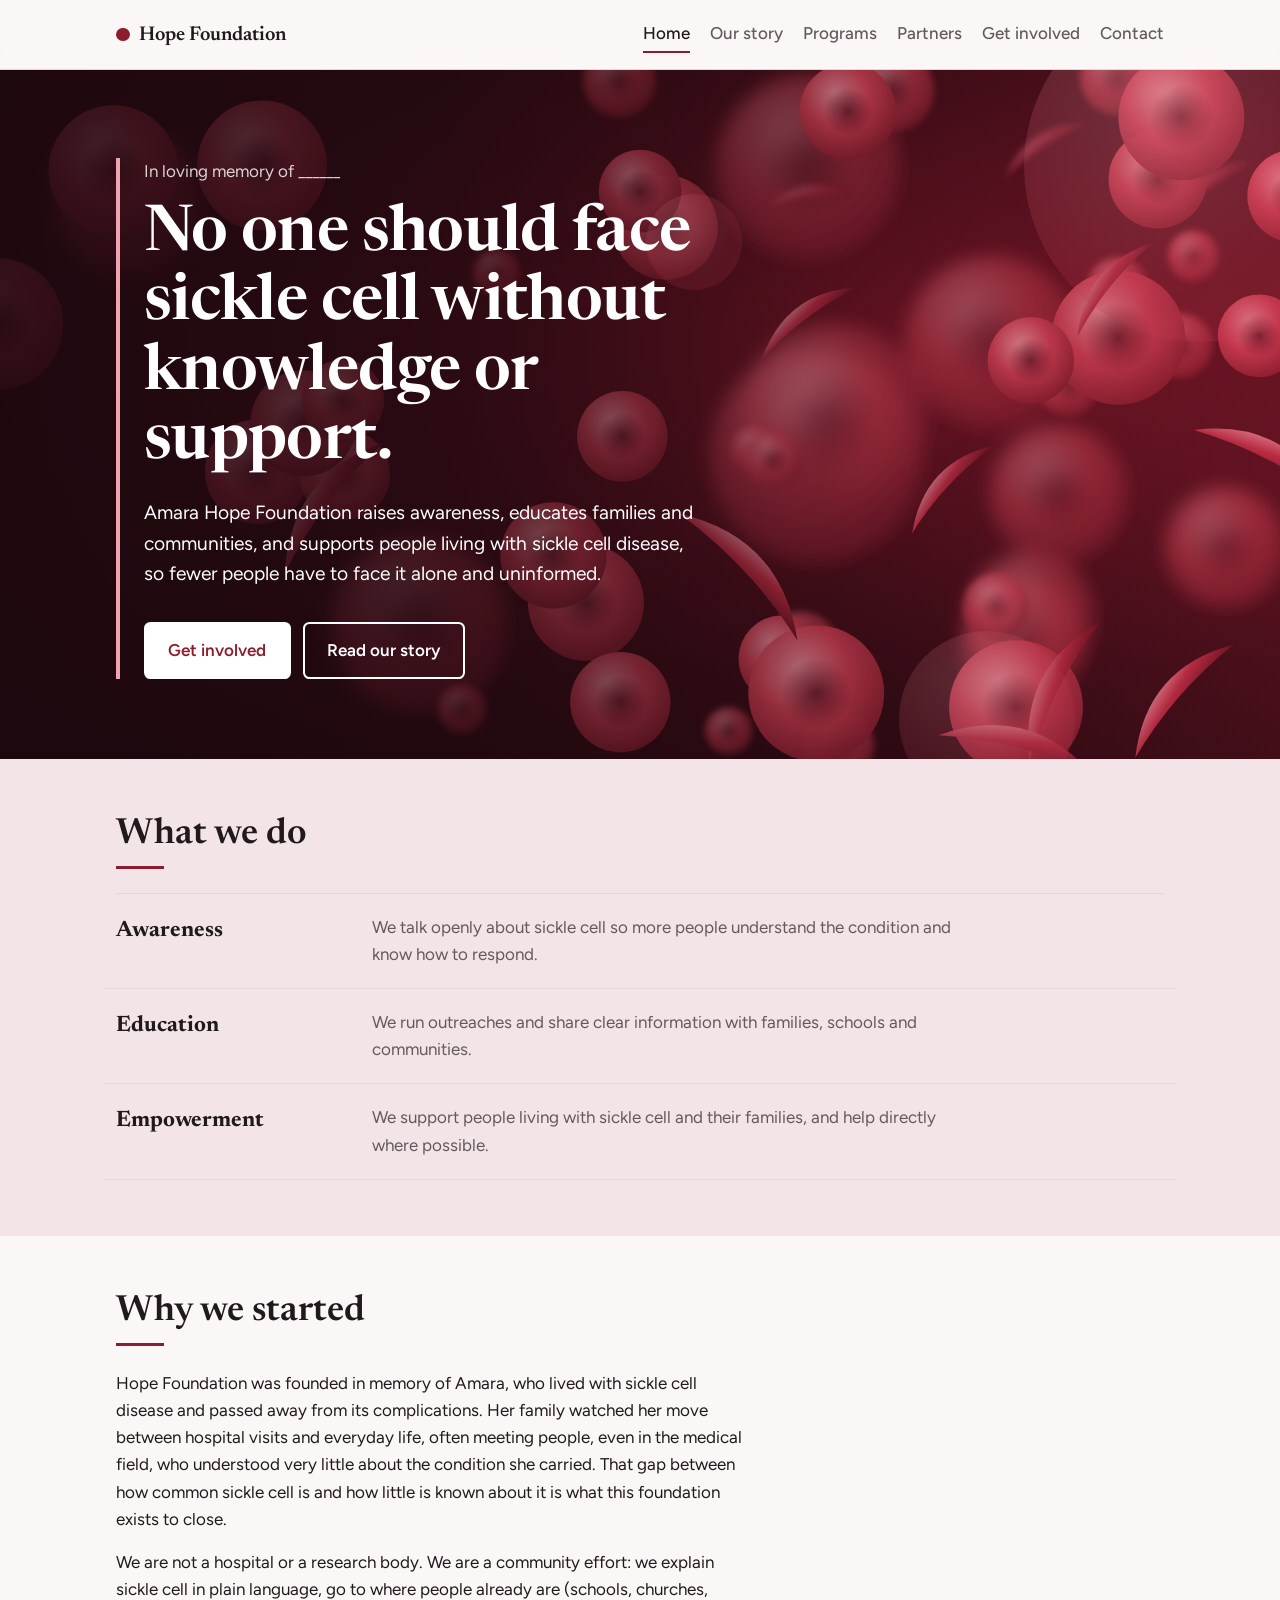
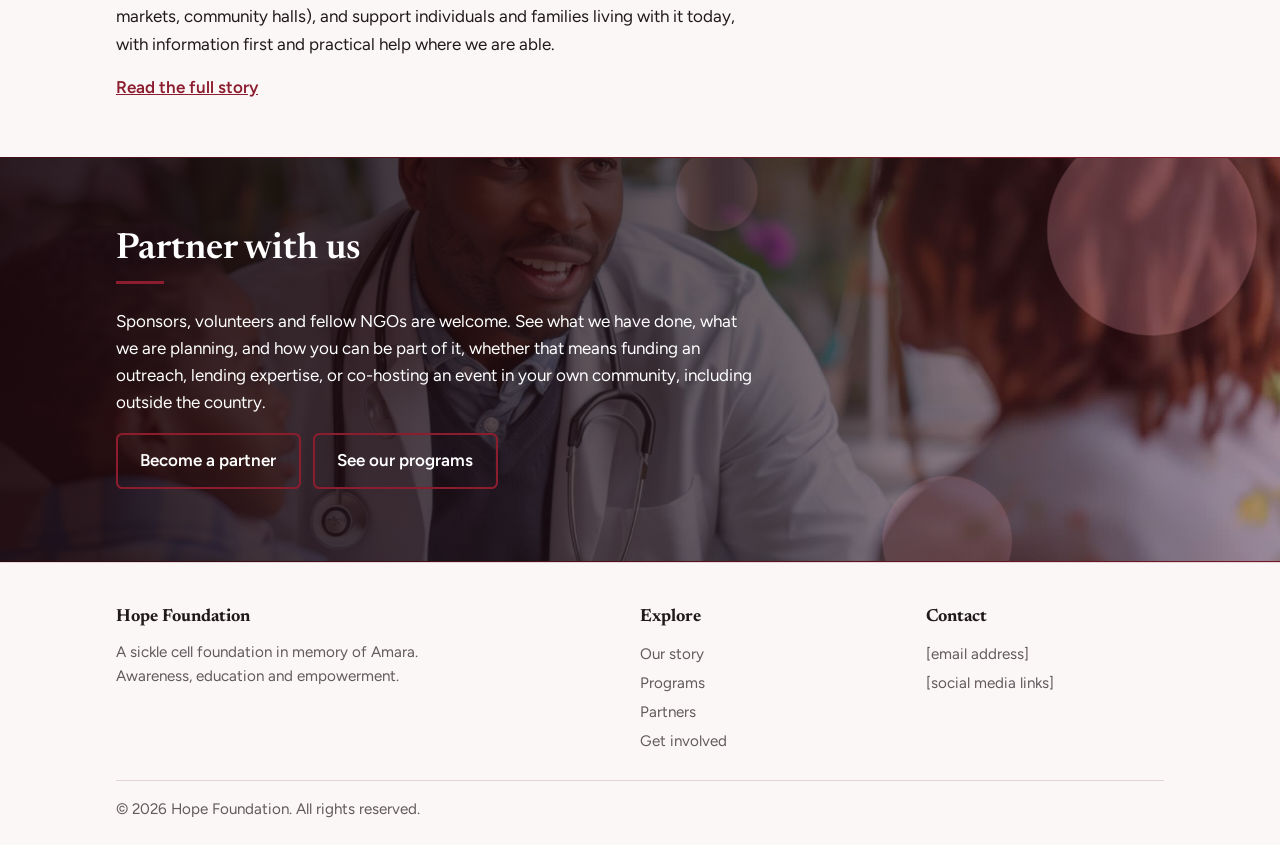
==== index.html @ c773cfa0 "Add files via upload" ====
<!DOCTYPE html>
<html lang="en">

<head>
  <meta charset="utf-8">
  <meta name="viewport" content="width=device-width, initial-scale=1, viewport-fit=cover">
  <title>Hope Foundation | Sickle cell awareness, education and support</title>
  <link rel="preconnect" href="https://fonts.googleapis.com">
  <link
    href="https://fonts.googleapis.com/css2?family=Newsreader:opsz,wght@6..72,500;6..72,600&family=Figtree:wght@400;500;600&display=swap"
    rel="stylesheet">
  <link rel="stylesheet" href="style.css">
</head>

<body data-page="home">
  <header>
    <div class="bar" aria-hidden="true"></div>
    <div class="wrap">
      <a class="brand" href="index.html">Hope Foundation</a>
      <button class="menu" type="button" aria-expanded="false" aria-controls="nav">Menu</button>
      <nav id="nav" aria-label="Main">
        <a href="index.html" data-link="home">Home</a>
        <a href="story.html" data-link="story">Our story</a>
        <a href="programs.html" data-link="programs">Programs</a>
        <a href="partners.html" data-link="partners">Partners</a>
        <a href="get-involved.html" data-link="get-involved">Get involved</a>
        <a href="contact.html" data-link="contact">Contact</a>
      </nav>
    </div>
  </header>

  <main class="pg">
    <div class="hero">
      <div class="orb" aria-hidden="true"><i></i><i></i><i></i></div>
      <div class="wrap">
        <p class="in">In loving memory of ______</p>
        <h1>No one should face sickle cell without knowledge or support.</h1>
        <p class="lead">Amara Hope Foundation raises awareness, educates families and communities, and supports people
          living with sickle cell disease, so fewer people have to face it alone and uninformed.</p>
        <div class="btns"><a class="btn p" href="get-involved.html">Get involved</a><a class="btn s"
            href="story.html">Read our story</a></div>
      </div>
    </div>
   <!-- <section class="surf tight">
      <div class="wrap">
        <ul class="stats">
          <li><b>[00]</b><span>outreaches held</span></li>
          <li><b>[00]</b><span>people reached</span></li>
          <li><b>[00]</b><span>partner organisations</span></li>
          <li><b>[00]</b><span>families supported</span></li>
        </ul>
      </div>
    </section> --->
    <section class="alt">
      <div class="wrap">
        <h2>What we do</h2>
        <div class="rows">
          <div class="row">
            <h3>Awareness</h3>
            <p>We talk openly about sickle cell so more people understand the condition and know how to respond.</p>
          </div>
          <div class="row">
            <h3>Education</h3>
            <p>We run outreaches and share clear information with families, schools and communities.</p>
          </div>
          <div class="row">
            <h3>Empowerment</h3>
            <p>We support people living with sickle cell and their families, and help directly where possible.</p>
          </div>
        </div>
      </div>
    </section>
    <section class="txt">
      <div class="wrap">
        <h2>Why we started</h2>
        <p>Hope Foundation was founded in memory of Amara, who lived with sickle cell disease and passed away from
          its complications. Her family watched her move between hospital visits and everyday life, often meeting
          people, even in the medical field, who understood very little about the condition she carried. That gap
          between how common sickle cell is and how little is known about it is what this foundation exists to close.
        </p>
        <p>We are not a hospital or a research body. We are a community effort: we explain sickle cell in plain
          language, go to where people already are (schools, churches, markets, community halls), and support
          individuals and families living with it today, with information first and practical help where we are able.
        </p>
        <a class="more" href="story.html">Read the full story</a>
      </div>
    </section>
    <section class="surf txt cta">
      <div class="wrap">
        <h2>Partner with us</h2>
        <p>Sponsors, volunteers and fellow NGOs are welcome. See what we have done, what we are planning, and how you
          can be part of it, whether that means funding an outreach, lending expertise, or co-hosting an event in your
          own community, including outside the country.</p>
        <div class="btns"><a class="btn p1" href="partners.html">Become a partner</a><a class="btn s1"
            href="programs.html">See our programs</a></div>
      </div>
    </section>
  </main>

  <footer>
    <div class="wrap">
      <div class="fg">
        <div>
          <h4>Hope Foundation</h4>
          <p style="margin:0;max-width:22rem">A sickle cell foundation in memory of Amara. Awareness, education and
            empowerment.</p>
        </div>
        <div>
          <h4>Explore</h4><a href="story.html">Our story</a><a href="programs.html">Programs</a><a
            href="partners.html">Partners</a><a href="get-involved.html">Get involved</a>
        </div>
        <div>
          <h4>Contact</h4><a href="mailto:[email address]">[email address]</a><a href="contact.html">[social media
            links]</a>
        </div>
      </div>
      <div class="fb">© 2026 Hope Foundation. All rights reserved.</div>
    </div>
  </footer>

  <script src="script.js"></script>
</body>

</html>
---- style.css ----
:root {
  --img-hero: url(assets/hero-sickle.svg);
  /* Home banner. Use url(assets/hero.jpg) for the doctor photo */
  --img-story: url(assets/bg-story.jpg);
  /* Our story page header               */
  --img-programs: url(assets/bg-programs.jpg);
  /* Programs page header                */
  --img-partners: url(assets/bg-partners.jpg);
  /* Partners page header                */
  --img-get-involved: url(assets/bg-get-involved.jpg);
  /* Get involved page header           */
  --img-contact: url(assets/bg-contact.jpg);
  /* Contact page header                 */
  --img-cta: url(assets/hero.jpg);
  /* Home "Partner with us" section      */
}

/* ========================================================================== */

:root {
  --bg: #FBF7F7;
  --surface: #FFFFFF;
  --ink: #211A1C;
  --muted: #625A5D;
  --accent: #8C1D2F;
  --accent-ink: #FFFFFF;
  --tint: #F3E4E7;
  --line: #E3D5D8;
  --serif: "Newsreader", Georgia, "Times New Roman", serif;
  --sans: "Figtree", system-ui, -apple-system, "Segoe UI", Roboto, sans-serif;
  box-sizing: border-box;
  padding-top: env(safe-area-inset-top, 0px);
  padding-bottom: env(safe-area-inset-bottom, 0px);
}

@media (prefers-color-scheme:dark) {
  :root:not([data-theme="light"]) {
    --bg: #171214;
    --surface: #1F181B;
    --ink: #F4ECEE;
    --muted: #B9ADB1;
    --accent: #E5798B;
    --accent-ink: #1A0E11;
    --tint: #2A1D21;
    --line: #3A2B30;
    color-scheme: dark
  }
}

:root[data-theme="dark"] {
  --bg: #171214;
  --surface: #1F181B;
  --ink: #F4ECEE;
  --muted: #B9ADB1;
  --accent: #E5798B;
  --accent-ink: #1A0E11;
  --tint: #2A1D21;
  --line: #3A2B30;
  color-scheme: dark
}

html {
  scroll-padding-top: env(safe-area-inset-top, 0px)
}

* {
  box-sizing: border-box
}

[hidden] {
  display: none !important
}

body {
  margin: 0;
  background: var(--bg);
  color: var(--ink);
  font-family: var(--sans);
  font-size: 1.0625rem;
  line-height: 1.6
}

a {
  color: inherit
}

:focus-visible {
  outline: 3px solid var(--accent);
  outline-offset: 3px
}

.wrap {
  max-width: 68rem;
  margin: 0 auto;
  padding: 0 1.25rem
}

header {
  border-bottom: 1px solid var(--line)
}

header .wrap {
  display: flex;
  flex-wrap: wrap;
  align-items: center;
  justify-content: space-between;
  gap: .75rem 1.5rem;
  padding-top: 1rem;
  padding-bottom: 1rem
}

.brand {
  font-family: var(--serif);
  font-weight: 600;
  font-size: 1.25rem;
  text-decoration: none
}

nav {
  display: flex;
  flex-wrap: wrap;
  gap: .25rem 1.25rem
}

nav a {
  text-decoration: none;
  color: var(--muted);
  font-weight: 500;
  padding: .25rem 0;
  border-bottom: 2px solid transparent
}

nav a:hover {
  color: var(--ink)
}

nav a[aria-current] {
  color: var(--ink);
  border-bottom-color: var(--accent)
}

.hero {
  padding: 4rem 0 3.5rem
}

.hero .wrap {
  border-left: 4px solid var(--accent);
  padding-left: 1.5rem;
  margin-left: max(1.25rem, calc((100% - 68rem)/2 + 1.25rem));
  max-width: 46rem
}

.hero p.in {
  margin: 0 0 1rem;
  color: var(--muted)
}

h1 {
  font-family: var(--serif);
  font-weight: 600;
  font-size: clamp(2.25rem, 7vw, 4rem);
  line-height: 1.08;
  margin: 0 0 1.25rem;
  letter-spacing: -.01em
}

.ph1 {
  padding: 3.5rem 0 1rem
}

.ph1 h1 {
  font-size: clamp(2rem, 6vw, 3.25rem);
  max-width: 40rem
}

.lead {
  font-size: 1.2rem;
  max-width: 36rem;
  margin: 0 0 2rem
}

.btns {
  display: flex;
  flex-wrap: wrap;
  gap: .75rem
}

.btn {
  display: inline-block;
  padding: .8rem 1.4rem;
  border-radius: .4rem;
  font-weight: 600;
  text-decoration: none;
  border: 2px solid var(--accent)
}

.btn.p {
  background: var(--accent);
  color: var(--accent-ink)
}

.btn.s {
  color: var(--ink)
}

.btn:hover {
  opacity: .88
}

section {
  padding: 3.5rem 0
}

h2 {
  font-family: var(--serif);
  font-weight: 600;
  font-size: clamp(1.6rem, 4.5vw, 2.25rem);
  line-height: 1.15;
  margin: 0 0 1.5rem
}

.alt {
  background: var(--tint)
}

.surf {
  background: var(--surface);
  border-top: 1px solid var(--line);
  border-bottom: 1px solid var(--line)
}

.rows {
  border-top: 1px solid var(--line)
}

.row {
  display: grid;
  grid-template-columns: 1fr;
  gap: .25rem 2rem;
  padding: 1.25rem 0;
  border-bottom: 1px solid var(--line)
}

.row h3 {
  font-family: var(--serif);
  font-size: 1.4rem;
  margin: 0
}

.row p {
  margin: 0;
  color: var(--muted);
  max-width: 38rem
}

.row a {
  font-weight: 600;
  color: var(--accent)
}

@media(min-width:44rem) {
  .row {
    grid-template-columns: 14rem 1fr
  }
}

.txt p {
  max-width: 40rem;
  margin: 0 0 1rem
}

.more {
  font-weight: 600;
  color: var(--accent)
}

.quote {
  font-family: var(--serif);
  font-size: clamp(1.4rem, 4vw, 2rem);
  line-height: 1.3;
  max-width: 36rem;
  margin: 0;
  padding-left: 1.25rem;
  border-left: 4px solid var(--accent)
}

.gal {
  display: grid;
  grid-template-columns: repeat(auto-fill, minmax(14rem, 1fr));
  gap: 1rem
}

.ph {
  aspect-ratio: 4/3;
  background: var(--tint);
  border: 1px dashed var(--line);
  display: flex;
  align-items: center;
  justify-content: center;
  color: var(--muted);
  font-size: .95rem;
  text-align: center;
  padding: .5rem
}

.surf .ph,
.alt .ph {
  background: var(--bg)
}

.logos {
  display: grid;
  grid-template-columns: repeat(auto-fill, minmax(10rem, 1fr));
  gap: 1rem
}

.logos .ph {
  aspect-ratio: 3/2
}

.cap {
  margin: .4rem 0 0;
  color: var(--muted);
  font-size: .95rem
}

.list {
  margin: 0 0 1.5rem;
  padding-left: 1.25rem;
  max-width: 38rem
}

.list li {
  margin-bottom: .4rem
}

.det {
  display: grid;
  gap: 1rem 2rem;
  max-width: 40rem
}

.det dt {
  font-weight: 600
}

.det dd {
  margin: 0;
  color: var(--muted)
}

@media(min-width:44rem) {
  .det {
    grid-template-columns: 10rem 1fr
  }
}

footer {
  padding: 2rem 0;
  color: var(--muted);
  font-size: .95rem
}

footer .wrap {
  display: flex;
  flex-wrap: wrap;
  justify-content: space-between;
  gap: .5rem 2rem
}

header {
  position: sticky;
  top: env(safe-area-inset-top, 0px);
  z-index: 20;
  background: color-mix(in srgb, var(--bg) 90%, transparent);
  -webkit-backdrop-filter: blur(10px);
  backdrop-filter: blur(10px)
}

body::before {
  content: "";
  position: fixed;
  inset: 0 0 auto;
  height: env(safe-area-inset-top, 0px);
  z-index: 30;
  background: var(--bg)
}

.brand {
  display: inline-flex;
  align-items: center;
  gap: .6rem
}

.brand::before {
  content: "";
  width: .85rem;
  height: .85rem;
  border-radius: 50%;
  background: var(--accent)
}

nav a {
  transition: color .2s, border-color .2s
}

.menu {
  display: none;
  font: inherit;
  font-weight: 600;
  background: none;
  color: var(--ink);
  border: 2px solid var(--line);
  border-radius: .4rem;
  padding: .4rem .9rem;
  cursor: pointer
}

@media(max-width:43.99rem) {
  .menu {
    display: block
  }

  nav {
    display: none;
    width: 100%;
    flex-direction: column;
    gap: 0;
    padding-bottom: .5rem
  }

  nav.open {
    display: flex
  }

  nav a {
    padding: .7rem 0;
    border-bottom: 1px solid var(--line)
  }
}

.hero {
  position: relative;
  overflow: hidden
}

.hero .wrap {
  position: relative
}

.orb {
  position: absolute;
  inset: 0;
  pointer-events: none
}

.orb i {
  position: absolute;
  border-radius: 50%;
  background: radial-gradient(circle at 35% 30%, color-mix(in srgb, var(--accent) 55%, #fff), var(--accent) 60%);
  opacity: .14;
  animation: drift 14s ease-in-out infinite alternate
}

.orb i:nth-child(1) {
  width: 22rem;
  height: 22rem;
  right: -6rem;
  top: -5rem
}

.orb i:nth-child(2) {
  width: 11rem;
  height: 11rem;
  right: 16%;
  bottom: -3rem;
  animation-delay: -5s;
  opacity: .1
}

.orb i:nth-child(3) {
  width: 6rem;
  height: 6rem;
  right: 42%;
  top: 18%;
  animation-delay: -9s;
  opacity: .08
}

@keyframes drift {
  to {
    transform: translate(-1.2rem, 1.5rem) scale(1.06)
  }
}

@keyframes up {
  from {
    opacity: 0;
    transform: translateY(14px)
  }

  to {
    opacity: 1;
    transform: none
  }
}

@keyframes fade {
  from {
    opacity: 0
  }

  to {
    opacity: 1
  }
}

.hero .in,
.hero h1,
.hero .lead,
.hero .btns {
  animation: up .7s cubic-bezier(.2, .7, .2, 1) both
}

.hero h1 {
  animation-delay: .12s
}

.hero .lead {
  animation-delay: .26s
}

.hero .btns {
  animation-delay: .4s
}

.pg {
  animation: fade .45s ease both
}

.rv {
  opacity: 0;
  transform: translateY(16px);
  transition: opacity .6s ease, transform .6s ease
}

.rv.vis {
  opacity: 1;
  transform: none
}

.btn {
  transition: transform .2s, box-shadow .2s, opacity .2s
}

.btn:hover {
  transform: translateY(-2px);
  box-shadow: 0 6px 16px rgba(140, 29, 47, .25);
  opacity: 1
}

.row h3 {
  transition: color .2s
}

.row:hover h3 {
  color: var(--accent)
}

.tight {
  padding: 2.25rem 0
}

.stats {
  list-style: none;
  margin: 0;
  padding: 0;
  display: grid;
  grid-template-columns: repeat(auto-fit, minmax(10rem, 1fr));
  gap: 1.5rem
}

.stats b {
  display: block;
  font-family: var(--serif);
  font-size: 2.5rem;
  line-height: 1;
  color: var(--accent)
}

.stats span {
  color: var(--muted)
}

footer {
  border-top: 1px solid var(--line);
  padding: 2.5rem 0 1.5rem
}

footer .wrap {
  display: block
}

.fg {
  display: grid;
  gap: 1.5rem 3rem;
  grid-template-columns: 1fr
}

@media(min-width:44rem) {
  .fg {
    grid-template-columns: 2fr 1fr 1fr
  }
}

.fg h4 {
  margin: 0 0 .5rem;
  font-family: var(--serif);
  font-size: 1.1rem;
  color: var(--ink)
}

.fg a {
  display: block;
  text-decoration: none;
  padding: .15rem 0
}

.fg a:hover {
  color: var(--accent)
}

.fb {
  margin-top: 1.5rem;
  padding-top: 1rem;
  border-top: 1px solid var(--line)
}

/* Signature hover: a red "cell" grows out from wherever the cursor enters */
.hv {
  position: relative;
  overflow: hidden;
  isolation: isolate
}

.hv::before {
  content: "";
  position: absolute;
  z-index: -1;
  left: var(--x, 50%);
  top: var(--y, 50%);
  width: 1px;
  height: 1px;
  border-radius: 50%;
  background: var(--accent);
  opacity: .1;
  transform: translate(-50%, -50%) scale(0);
  transition: transform .7s cubic-bezier(.2, .7, .2, 1)
}

.hv:hover::before {
  transform: translate(-50%, -50%) scale(2600)
}

.btn.hv::before {
  opacity: 1
}

.btn.p.hv::before {
  background: var(--ink)
}

.btn {
  transition: transform .2s, box-shadow .2s, color .3s
}

.btn.p:hover {
  color: var(--bg)
}

.btn.s:hover {
  color: var(--accent-ink)
}

.row {
  padding-left: .75rem;
  padding-right: .75rem;
  margin: 0 -.75rem
}

.row h3 {
  transition: color .2s, transform .35s cubic-bezier(.2, .7, .2, 1)
}

.row:hover h3 {
  transform: translateX(.4rem)
}

/* Scroll progress bar, headline underline draw, hero parallax */
.bar {
  position: absolute;
  left: 0;
  right: 0;
  bottom: -1px;
  height: 3px;
  background: var(--accent);
  transform: scaleX(0);
  transform-origin: left;
  pointer-events: none
}

section h2::after {
  content: "";
  display: block;
  width: 3rem;
  height: 3px;
  background: var(--accent);
  margin-top: .6rem;
  transform-origin: left;
  transition: transform .7s .2s ease
}

section h2.rv:not(.vis)::after {
  transform: scaleX(0)
}

.orb {
  transform: translate(var(--px, 0px), var(--py, 0px));
  transition: transform .5s ease-out
}

@media(prefers-reduced-motion:reduce) {
  .hv::before {
    display: none
  }

  .bar {
    display: none
  }
}

@media(prefers-reduced-motion:reduce) {
  * {
    animation: none !important;
    transition: none !important
  }

  .rv {
    opacity: 1 !important;
    transform: none !important
  }
}

.ph img {
  position: absolute;
  inset: 0;
  width: 100%;
  height: 100%;
  object-fit: cover
}

.logos .ph img {
  object-fit: contain;
  padding: .75rem;
  background: var(--surface)
}

/* Hero photo blended with the red circle texture */
.hero {
  padding: 5.5rem 0 5rem;
  color: #fff
}

.hero::before,
.hero::after {
  content: "";
  position: absolute;
  inset: 0;
  pointer-events: none
}

.hero::before {
  background: var(--img-hero) 55% 28%/cover no-repeat
}

.hero::after {
  background: linear-gradient(90deg, rgba(28, 8, 14, .88) 0%, rgba(28, 8, 14, .7) 35%, rgba(28, 8, 14, .25) 70%, rgba(140, 29, 47, .2) 100%)
}

.hero .orb {
  z-index: 1
}

.hero .orb i {
  mix-blend-mode: screen;
  background: radial-gradient(circle at 35% 30%, #F4A3B1, #C0394F 60%)
}

.hero .orb i:nth-child(1) {
  opacity: .22
}

.hero .orb i:nth-child(2) {
  opacity: .18
}

.hero .orb i:nth-child(3) {
  opacity: .16
}

.hero .wrap {
  z-index: 2;
  border-left-color: #F2A3B0
}

.hero h1,
.hero .lead {
  color: #fff
}

.hero p.in {
  color: rgba(255, 255, 255, .82)
}

.hero .btn.p {
  background: #fff;
  color: #8C1D2F;
  border-color: #fff
}

.hero .btn.s {
  color: #fff;
  border-color: #fff
}

.hero .btn.hv::before {
  background: #8C1D2F;
  opacity: 1
}

.hero .btn:hover {
  color: #fff;
  border-color: #8C1D2F
}

@media(min-width:60rem) {
  .hero .wrap {
    max-width: 38rem
  }
}

@media(max-width:59.99rem) {
  .hero::after {
    background: linear-gradient(180deg, rgba(28, 8, 14, .8), rgba(28, 8, 14, .55))
  }
}

/* Photo backgrounds for page headers and the Home call-to-action */
.ph1,
.cta {
  position: relative;
  overflow: hidden;
  isolation: isolate;
  color: #fff
}

.ph1::before,
.cta::before {
  content: "";
  position: absolute;
  inset: 0;
  z-index: -2;
  background: var(--own) var(--pos, 50% 30%)/cover no-repeat
}

.ph1::after,
.cta::after {
  content: "";
  position: absolute;
  inset: 0;
  z-index: -1;
  background: radial-gradient(circle at 90% 18%, rgba(244, 163, 177, .24) 0 6.5rem, transparent 6.6rem), radial-gradient(circle at 74% 95%, rgba(244, 163, 177, .16) 0 4rem, transparent 4.1rem), radial-gradient(circle at 56% 8%, rgba(244, 163, 177, .12) 0 2.5rem, transparent 2.6rem), linear-gradient(90deg, rgba(28, 8, 14, .9), rgba(28, 8, 14, .62) 60%, rgba(140, 29, 47, .3))
}

.ph1 {
  padding: 4.5rem 0 4rem
}

.ph1 h1,
.ph1 .lead,
.cta h2,
.cta p {
  color: #fff
}

.ph1 h1,
.ph1 .lead {
  animation: up .7s cubic-bezier(.2, .7, .2, 1) both
}

.ph1 .lead {
  animation-delay: .15s
}

[data-page="story"] .ph1 {
  --pos: 50% 18%
}

[data-page="programs"] .ph1 {
  --pos: 50% 62%
}

[data-page="partners"] .ph1 {
  --pos: 8% 55%
}

[data-page="get-involved"] .ph1 {
  --pos: 92% 30%
}

[data-page="contact"] .ph1 {
  --pos: 50% 38%
}

.cta {
  --pos: 60% 70%;
  padding: 4.5rem 0;
  border-color: transparent
}

.cta .btn.p {
  background: #fff;
  color: #8C1D2F;
  border-color: #fff
}

.cta .btn.s {
  color: #fff;
  border-color: #fff
}

.cta .btn.hv::before {
  background: #8C1D2F;
  opacity: 1
}

.cta .btn:hover {
  color: #fff;
  border-color: #8C1D2F
}

/* Each section reads its picture from the SECTION PHOTOS block at the top of this file. */
[data-page="story"] .ph1 {
  --own: var(--img-story)
}

[data-page="programs"] .ph1 {
  --own: var(--img-programs)
}

[data-page="partners"] .ph1 {
  --own: var(--img-partners)
}

[data-page="get-involved"] .ph1 {
  --own: var(--img-get-involved)
}

[data-page="contact"] .ph1 {
  --own: var(--img-contact)
}

.cta {
  --own: var(--img-cta)
}

/* Section placeholders: plain dark red space until a bg-*.jpg is added. Only the Home hero uses hero.jpg. */
.ph1,
.cta {
  background: linear-gradient(135deg, #2B0B12, #8C1D2F)
}
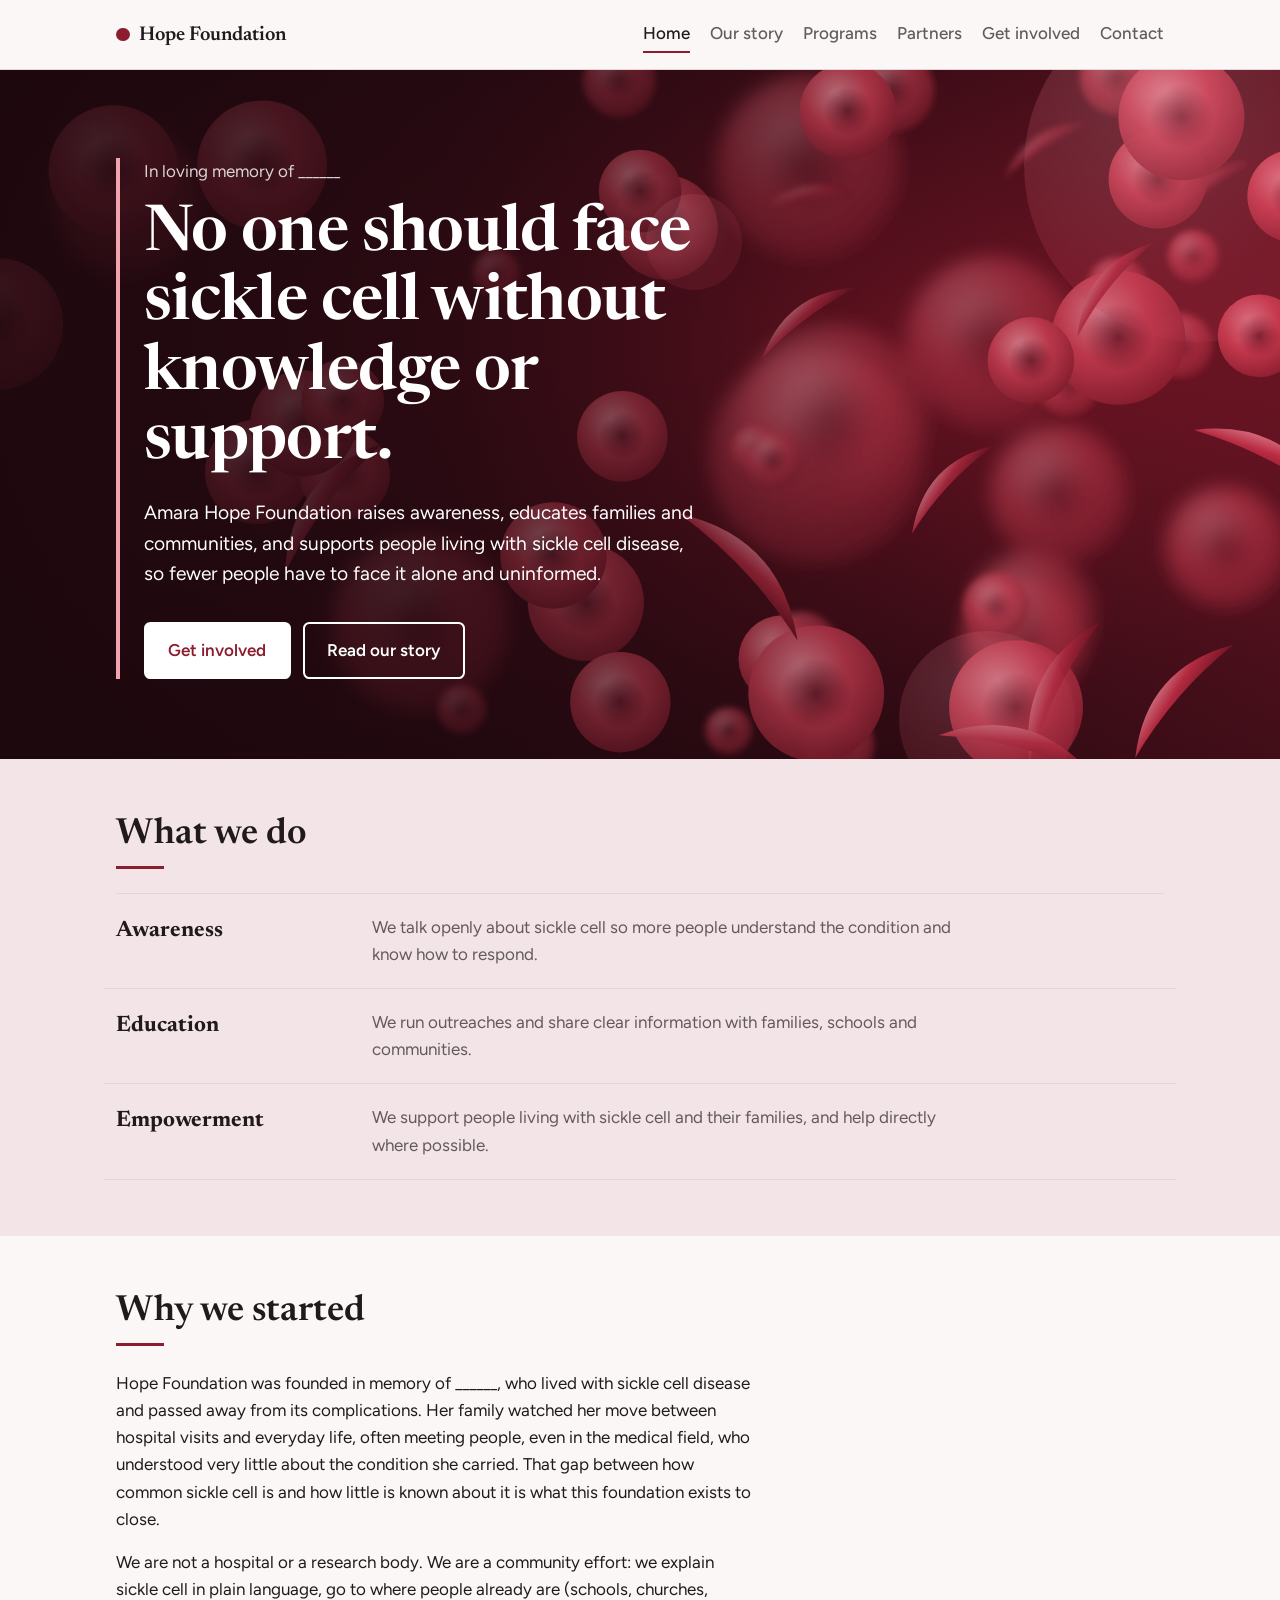
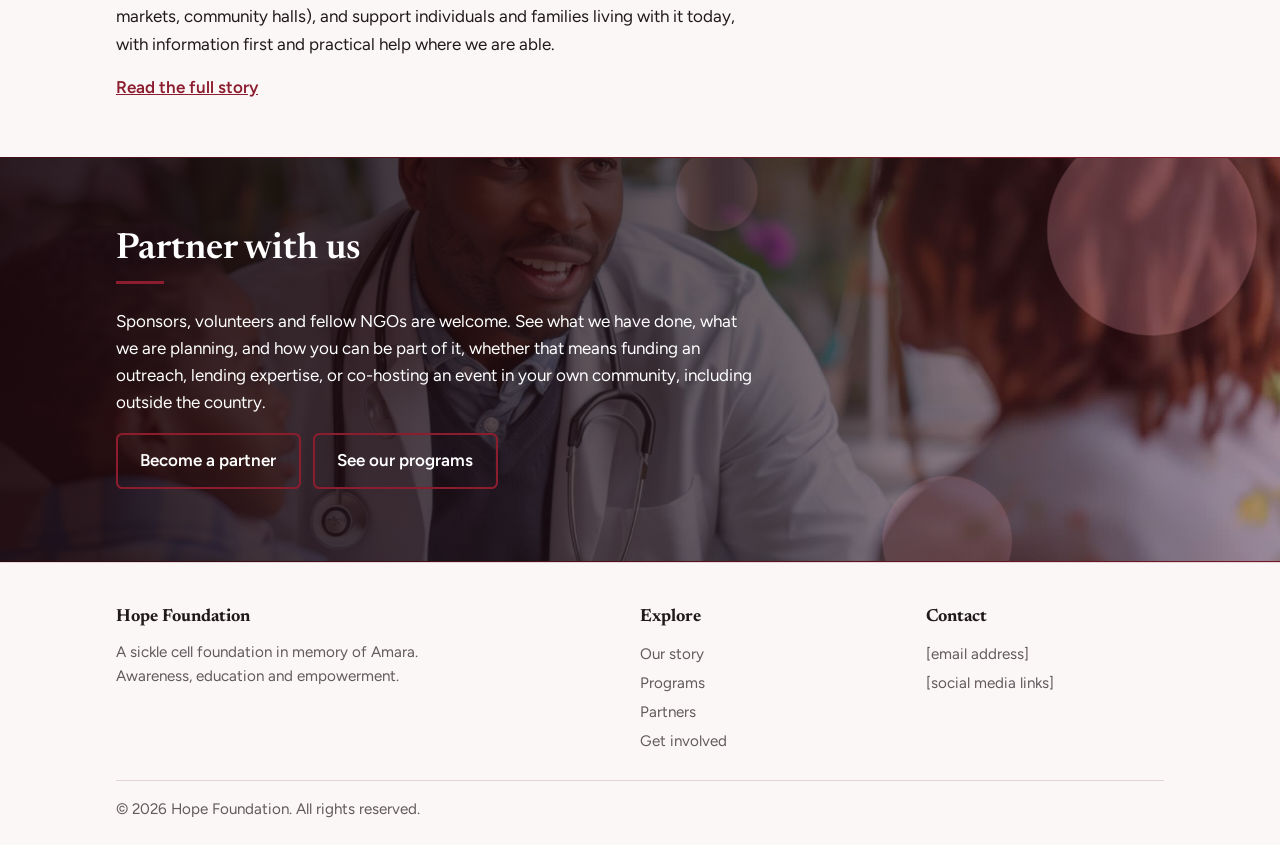
==== commit ee1bfd4c: "Update index.html" ====
--- a/index.html
+++ b/index.html
@@ -73,7 +73,7 @@
     <section class="txt">
       <div class="wrap">
         <h2>Why we started</h2>
-        <p>Hope Foundation was founded in memory of Amara, who lived with sickle cell disease and passed away from
+        <p>Hope Foundation was founded in memory of ______, who lived with sickle cell disease and passed away from
           its complications. Her family watched her move between hospital visits and everyday life, often meeting
           people, even in the medical field, who understood very little about the condition she carried. That gap
           between how common sickle cell is and how little is known about it is what this foundation exists to close.
@@ -121,4 +121,4 @@
   <script src="script.js"></script>
 </body>
 
-</html>+</html>
